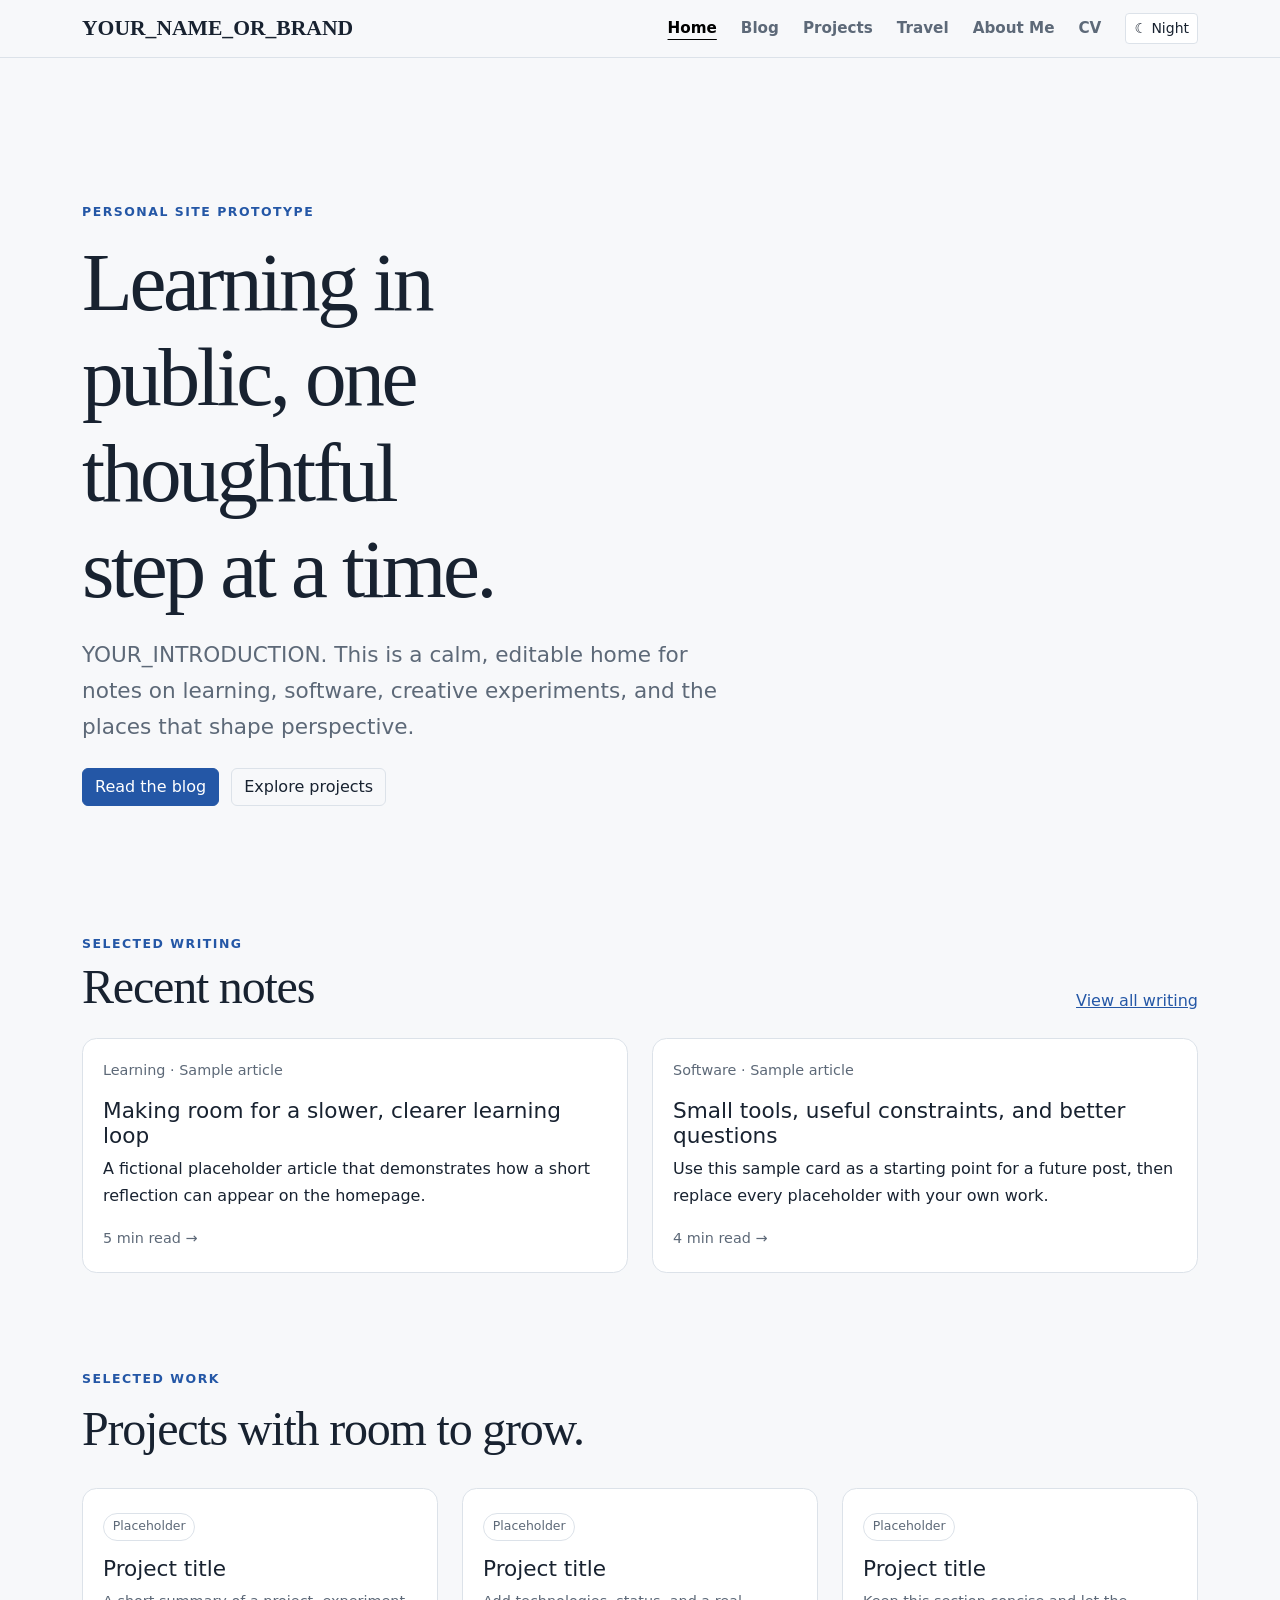
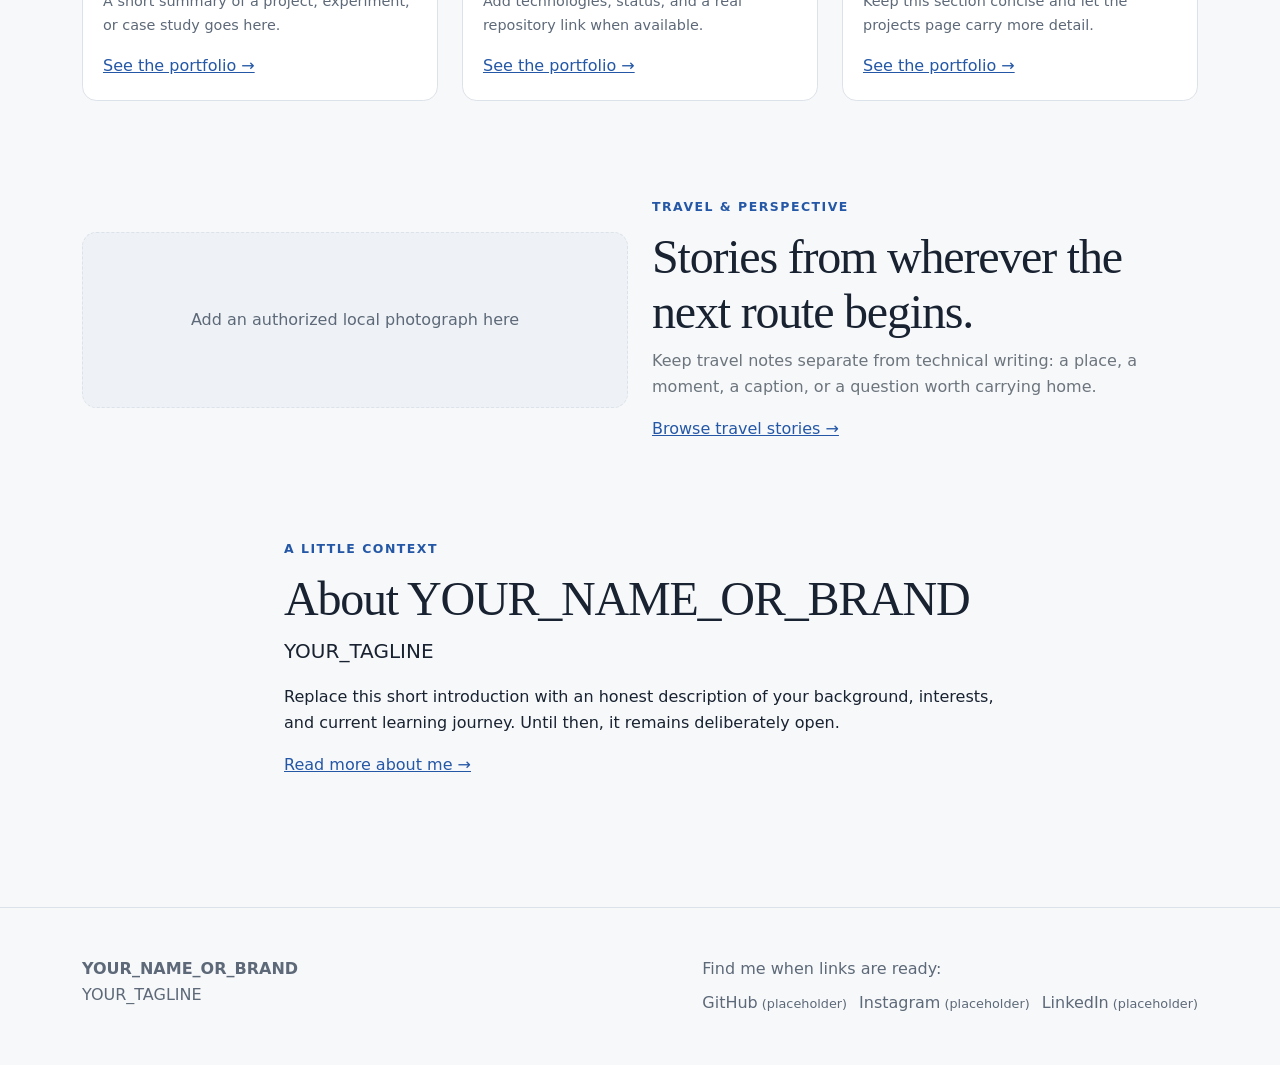
==== index.html @ b2061391 "Add personal website" ====
<!doctype html>
<html lang="en">
<head>
  <meta charset="utf-8">
  <meta name="viewport" content="width=device-width, initial-scale=1">
  <meta name="description" content="A personal space for learning notes, software projects, travel stories, and an evolving professional profile.">
  <title>DUMMY WEBSITE | Home</title>
  <link href="https://cdn.jsdelivr.net/npm/bootstrap@5.3.3/dist/css/bootstrap.min.css" rel="stylesheet">
  <link href="assets/css/styles.css" rel="stylesheet">
</head>
<body>
  <a class="skip-link" href="#main-content">Skip to content</a>
  <header class="site-header sticky-top">
    <nav class="navbar navbar-expand-lg" aria-label="Primary navigation">
      <div class="container">
        <a class="brand" href="index.html">YOUR_NAME_OR_BRAND</a>
        <button class="navbar-toggler" type="button" data-menu-toggle aria-controls="site-navigation" aria-expanded="false" aria-label="Open navigation">
          <span class="navbar-toggler-icon"></span>
        </button>
        <div class="collapse navbar-collapse" id="site-navigation">
          <ul class="navbar-nav ms-auto align-items-lg-center gap-lg-2">
            <li class="nav-item"><a class="nav-link active" aria-current="page" href="index.html">Home</a></li>
            <li class="nav-item"><a class="nav-link" href="blog.html">Blog</a></li>
            <li class="nav-item"><a class="nav-link" href="projects.html">Projects</a></li>
            <li class="nav-item"><a class="nav-link" href="travel.html">Travel</a></li>
            <li class="nav-item"><a class="nav-link" href="about.html">About Me</a></li>
            <li class="nav-item"><a class="nav-link" href="cv.html">CV</a></li>
            <li class="nav-item ms-lg-2"><button class="btn btn-sm theme-toggle" type="button" data-theme-toggle aria-pressed="false">☾ Night</button></li>
          </ul>
        </div>
      </div>
    </nav>
  </header>

  <main id="main-content">
    <section class="hero">
      <div class="container">
        <p class="eyebrow">Personal site prototype</p>
        <h1>Learning in public, one thoughtful step at a time.</h1>
        <p class="hero-lede">YOUR_INTRODUCTION. This is a calm, editable home for notes on learning, software, creative experiments, and the places that shape perspective.</p>
        <div class="button-row mt-4">
          <a class="btn btn-primary" href="blog.html">Read the blog</a>
          <a class="btn btn-outline-secondary" href="projects.html">Explore projects</a>
        </div>
      </div>
    </section>

    <section class="section-sm" aria-labelledby="writing-heading">
      <div class="container">
        <div class="d-flex justify-content-between align-items-end gap-3 mb-4">
          <div><p class="eyebrow mb-1">Selected writing</p><h2 id="writing-heading" class="mb-0">Recent notes</h2></div>
          <a href="blog.html">View all writing</a>
        </div>
        <div class="row g-4">
          <div class="col-md-6">
            <a class="card-link" href="article.html"><article class="card-editorial">
              <p class="meta">Learning · Sample article</p>
              <h3>Making room for a slower, clearer learning loop</h3>
              <p>A fictional placeholder article that demonstrates how a short reflection can appear on the homepage.</p>
              <span class="meta">5 min read →</span>
            </article></a>
          </div>
          <div class="col-md-6">
            <a class="card-link" href="article.html"><article class="card-editorial">
              <p class="meta">Software · Sample article</p>
              <h3>Small tools, useful constraints, and better questions</h3>
              <p>Use this sample card as a starting point for a future post, then replace every placeholder with your own work.</p>
              <span class="meta">4 min read →</span>
            </article></a>
          </div>
        </div>
      </div>
    </section>

    <section class="section-sm" aria-labelledby="projects-heading">
      <div class="container">
        <p class="eyebrow">Selected work</p><h2 id="projects-heading">Projects with room to grow.</h2>
        <div class="row g-4 mt-1">
          <div class="col-md-4"><article class="card-editorial"><span class="tag">Placeholder</span><h3 class="mt-3">Project title</h3><p class="meta">A short summary of a project, experiment, or case study goes here.</p><a href="projects.html">See the portfolio →</a></article></div>
          <div class="col-md-4"><article class="card-editorial"><span class="tag">Placeholder</span><h3 class="mt-3">Project title</h3><p class="meta">Add technologies, status, and a real repository link when available.</p><a href="projects.html">See the portfolio →</a></article></div>
          <div class="col-md-4"><article class="card-editorial"><span class="tag">Placeholder</span><h3 class="mt-3">Project title</h3><p class="meta">Keep this section concise and let the projects page carry more detail.</p><a href="projects.html">See the portfolio →</a></article></div>
        </div>
      </div>
    </section>

    <section class="section-sm" aria-labelledby="travel-heading">
      <div class="container">
        <div class="row align-items-center g-4">
          <div class="col-lg-6"><div class="placeholder-media" role="img" aria-label="Neutral placeholder for a travel photograph">Add an authorized local photograph here</div></div>
          <div class="col-lg-6"><p class="eyebrow">Travel &amp; perspective</p><h2 id="travel-heading">Stories from wherever the next route begins.</h2><p class="text-secondary">Keep travel notes separate from technical writing: a place, a moment, a caption, or a question worth carrying home.</p><a href="travel.html">Browse travel stories →</a></div>
        </div>
      </div>
    </section>

    <section class="section-sm" aria-labelledby="about-heading">
      <div class="container container-readable">
        <p class="eyebrow">A little context</p><h2 id="about-heading">About YOUR_NAME_OR_BRAND</h2>
        <p class="lead">YOUR_TAGLINE</p><p>Replace this short introduction with an honest description of your background, interests, and current learning journey. Until then, it remains deliberately open.</p>
        <a href="about.html">Read more about me →</a>
      </div>
    </section>
  </main>

  <footer class="site-footer">
    <div class="container d-flex flex-column flex-md-row justify-content-between gap-4">
      <div><strong>YOUR_NAME_OR_BRAND</strong><p class="mb-0">YOUR_TAGLINE</p></div>
      <div><p class="mb-2">Find me when links are ready:</p><ul class="social-list mb-0"><li><span class="social-placeholder">GitHub</span></li><li><span class="social-placeholder">Instagram</span></li><li><span class="social-placeholder">LinkedIn</span></li></ul></div>
    </div>
  </footer>
  <script src="assets/js/main.js"></script>
</body>
</html>
---- assets/css/styles.css ----
:root {
  color-scheme: light;
  --color-bg: #f7f8fa;
  --color-surface: #ffffff;
  --color-surface-muted: #eef2f6;
  --color-text: #182230;
  --color-muted: #5d6978;
  --color-accent: #2457a6;
  --color-accent-strong: #173d79;
  --color-border: #dce2e9;
  --color-focus: #b7d4ff;
  --shadow-soft: 0 12px 30px rgba(24, 34, 48, 0.07);
  --radius-sm: 0.5rem;
  --radius-md: 0.9rem;
  --radius-lg: 1.25rem;
  --space-1: 0.375rem;
  --space-2: 0.75rem;
  --space-3: 1.25rem;
  --space-4: 2rem;
  --space-5: 3rem;
  --space-6: 5rem;
  --content-width: 72rem;
  --reading-width: 46rem;
  --font-body: Inter, ui-sans-serif, system-ui, -apple-system, BlinkMacSystemFont, "Segoe UI", sans-serif;
  --font-display: Georgia, "Times New Roman", serif;
}

[data-theme="dark"] {
  color-scheme: dark;
  --color-bg: #11161d;
  --color-surface: #18212c;
  --color-surface-muted: #202b38;
  --color-text: #e9eef5;
  --color-muted: #aab7c5;
  --color-accent: #9fc2ff;
  --color-accent-strong: #c4d9ff;
  --color-border: #344252;
  --color-focus: #5f8fdb;
  --shadow-soft: 0 12px 30px rgba(0, 0, 0, 0.2);
}

* { box-sizing: border-box; }

html { scroll-behavior: smooth; }

body {
  margin: 0;
  background: var(--color-bg);
  color: var(--color-text);
  font-family: var(--font-body);
  line-height: 1.65;
}

p { overflow-wrap: anywhere; }

a { color: var(--color-accent); }
a:hover { color: var(--color-accent-strong); }

:focus-visible {
  outline: 3px solid var(--color-focus);
  outline-offset: 3px;
}

.skip-link {
  position: absolute;
  top: -4rem;
  left: 1rem;
  z-index: 1000;
  padding: 0.65rem 1rem;
  background: var(--color-text);
  color: var(--color-bg);
  border-radius: var(--radius-sm);
}

.skip-link:focus { top: 1rem; }

.site-header {
  border-bottom: 1px solid var(--color-border);
  background: color-mix(in srgb, var(--color-bg) 92%, transparent);
  backdrop-filter: blur(12px);
}

.brand {
  color: var(--color-text);
  font-family: var(--font-display);
  font-size: 1.35rem;
  font-weight: 700;
  text-decoration: none;
}

.brand:hover { color: var(--color-accent); }

.navbar-toggler {
  border: 1px solid var(--color-border);
  color: var(--color-text);
}

.navbar-toggler-icon {
  display: inline-block;
  width: 1.25em;
  height: 1.25em;
  background: linear-gradient(var(--color-text), var(--color-text)) center / 100% 2px no-repeat,
    linear-gradient(var(--color-text), var(--color-text)) center 35% / 100% 2px no-repeat,
    linear-gradient(var(--color-text), var(--color-text)) center 65% / 100% 2px no-repeat;
}

.nav-link {
  color: var(--color-muted);
  font-size: 0.95rem;
  font-weight: 600;
}

.nav-link:hover,
.nav-link.active {
  color: var(--color-text);
}

.nav-link.active { text-decoration: underline; text-underline-offset: 0.4rem; }

.theme-toggle {
  border: 1px solid var(--color-border);
  color: var(--color-text);
  background: var(--color-surface);
}

.theme-toggle:hover { background: var(--color-surface-muted); }

.container-readable { max-width: var(--reading-width); }
.section { padding: var(--space-6) 0; }
.section-sm { padding: var(--space-5) 0; }

.eyebrow {
  margin-bottom: var(--space-2);
  color: var(--color-accent);
  font-size: 0.78rem;
  font-weight: 800;
  letter-spacing: 0.12em;
  text-transform: uppercase;
}

h1, h2, h3, h4 {
  color: var(--color-text);
  line-height: 1.15;
  overflow-wrap: anywhere;
}

h1, h2 { font-family: var(--font-display); }
h1 { font-size: clamp(2.6rem, 7vw, 5.2rem); letter-spacing: -0.04em; }
h2 { font-size: clamp(2rem, 4vw, 3rem); letter-spacing: -0.025em; }
h3 { font-size: 1.35rem; }

.hero { padding: clamp(4.5rem, 12vw, 9rem) 0 var(--space-6); }
.hero h1 { max-width: 10ch; margin-bottom: var(--space-3); }
.hero-lede { max-width: 42rem; color: var(--color-muted); font-size: clamp(1.1rem, 2vw, 1.35rem); }

.button-row { display: flex; flex-wrap: wrap; gap: var(--space-2); }
.btn-primary { background: var(--color-accent); border-color: var(--color-accent); }
.btn-primary:hover { background: var(--color-accent-strong); border-color: var(--color-accent-strong); }
.btn-outline-secondary { color: var(--color-text); border-color: var(--color-border); }
.btn-outline-secondary:hover { color: var(--color-text); background: var(--color-surface-muted); border-color: var(--color-border); }

.card-editorial {
  height: 100%;
  padding: var(--space-3);
  border: 1px solid var(--color-border);
  border-radius: var(--radius-md);
  background: var(--color-surface);
  box-shadow: none;
  transition: transform 160ms ease, box-shadow 160ms ease, border-color 160ms ease;
}

.card-editorial:hover { transform: translateY(-3px); border-color: var(--color-accent); box-shadow: var(--shadow-soft); }
.card-editorial p:last-child { margin-bottom: 0; }
.card-link { color: inherit; text-decoration: none; }
.card-link:hover { color: inherit; }
.meta { color: var(--color-muted); font-size: 0.9rem; }
.tag { display: inline-block; margin: 0.2rem 0.2rem 0 0; padding: 0.18rem 0.55rem; border: 1px solid var(--color-border); border-radius: 999px; color: var(--color-muted); font-size: 0.78rem; }

.page-hero { padding: var(--space-6) 0 var(--space-4); border-bottom: 1px solid var(--color-border); }
.page-hero h1 { margin-bottom: var(--space-2); font-size: clamp(2.7rem, 6vw, 4.5rem); }
.page-hero p { max-width: 44rem; color: var(--color-muted); font-size: 1.1rem; }

.placeholder-media {
  display: grid;
  min-height: 11rem;
  place-items: center;
  padding: var(--space-3);
  border: 1px dashed var(--color-border);
  border-radius: var(--radius-md);
  background: var(--color-surface-muted);
  color: var(--color-muted);
  text-align: center;
}

.article-content { max-width: var(--reading-width); }
.article-content h2 { margin-top: var(--space-5); font-size: 2rem; }
.article-content h3 { margin-top: var(--space-4); }
.article-content pre {
  overflow-x: auto;
  padding: var(--space-3);
  border: 1px solid var(--color-border);
  border-radius: var(--radius-sm);
  background: var(--color-surface-muted);
  color: var(--color-text);
}
.article-content code { color: var(--color-accent-strong); }
.article-content pre code { color: inherit; }

.timeline { border-left: 2px solid var(--color-border); }
.timeline-item { position: relative; padding: 0 0 var(--space-4) var(--space-4); }
.timeline-item::before {
  position: absolute;
  top: 0.45rem;
  left: -0.43rem;
  width: 0.7rem;
  height: 0.7rem;
  border: 2px solid var(--color-bg);
  border-radius: 50%;
  background: var(--color-accent);
  content: "";
}

.site-footer { margin-top: var(--space-6); padding: var(--space-5) 0; border-top: 1px solid var(--color-border); color: var(--color-muted); }
.social-list { display: flex; flex-wrap: wrap; gap: var(--space-2); padding: 0; list-style: none; }
.social-placeholder { color: var(--color-muted); cursor: not-allowed; text-decoration: none; }
.social-placeholder::after { content: " (placeholder)"; font-size: 0.8em; }

.cv-print-note { color: var(--color-muted); font-size: 0.9rem; }

@media (prefers-reduced-motion: reduce) {
  *, *::before, *::after { scroll-behavior: auto !important; transition-duration: 0.01ms !important; }
}

@media (max-width: 575.98px) {
  .section-sm .row,
  .section .row { margin-right: 0; margin-left: 0; }
}

@media print {
  .site-header, .site-footer, .skip-link, .theme-toggle, .navbar-toggler, .cv-print-note { display: none !important; }
  body { background: #fff; color: #000; }
  .section, .section-sm, .hero, .page-hero { padding: 1.5rem 0; }
}
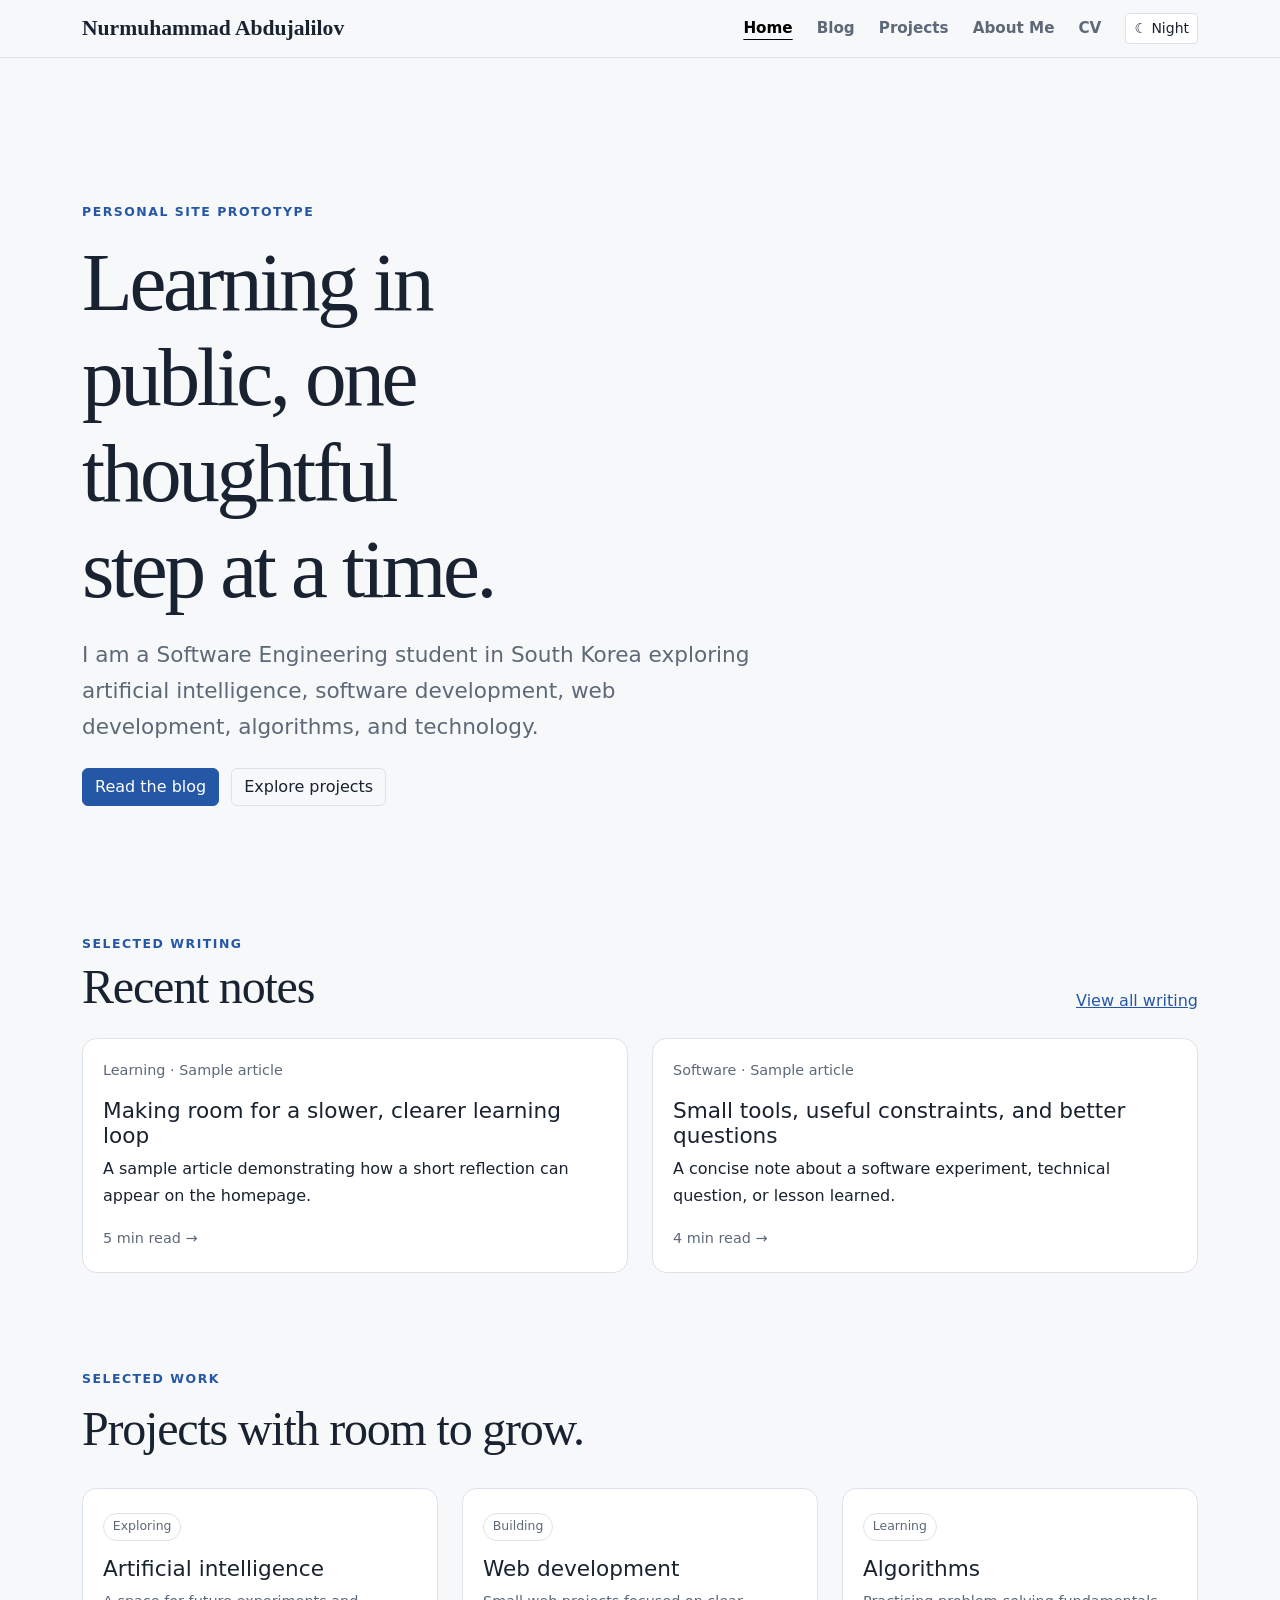
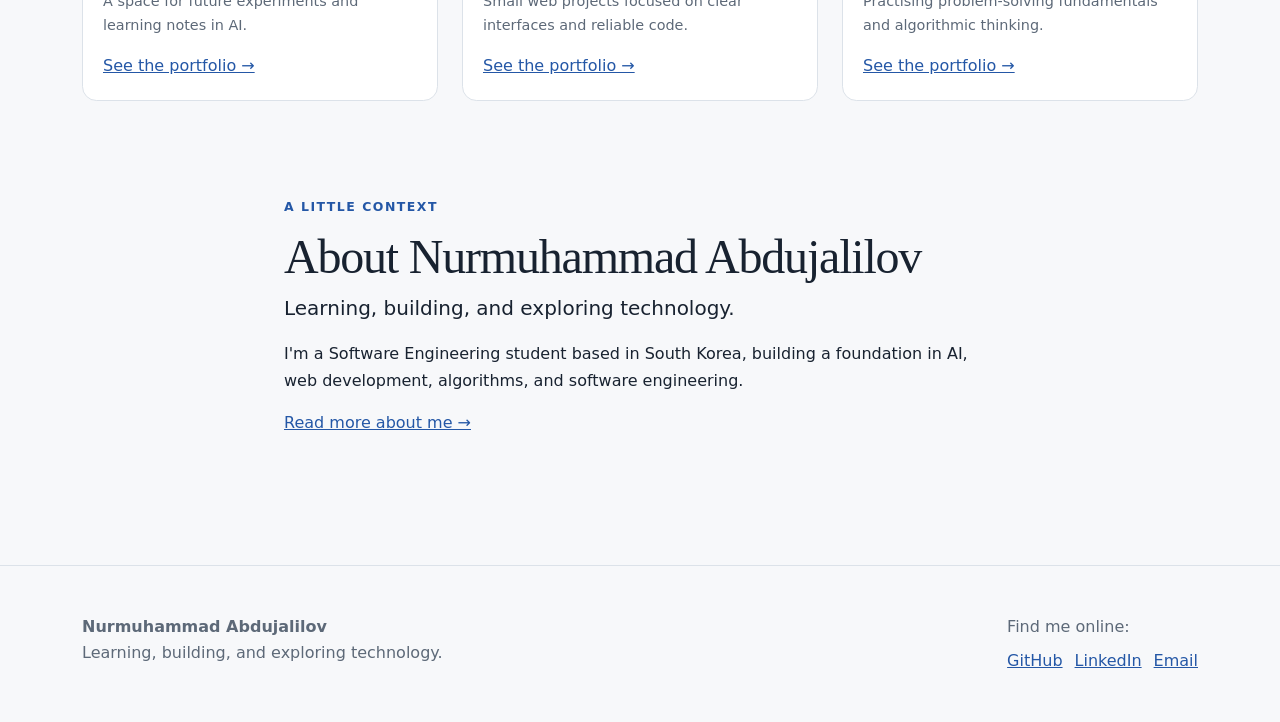
==== commit 95fb35fe: "feat: replace personal website placeholders" ====
--- a/index.html
+++ b/index.html
@@ -3,8 +3,8 @@
 <head>
   <meta charset="utf-8">
   <meta name="viewport" content="width=device-width, initial-scale=1">
-  <meta name="description" content="A personal space for learning notes, software projects, travel stories, and an evolving professional profile.">
-  <title>DUMMY WEBSITE | Home</title>
+  <meta name="description" content="A personal space for learning notes, software projects, and an evolving professional profile.">
+  <title>Nurmuhammad Abdujalilov | Home</title>
   <link href="https://cdn.jsdelivr.net/npm/bootstrap@5.3.3/dist/css/bootstrap.min.css" rel="stylesheet">
   <link href="assets/css/styles.css" rel="stylesheet">
 </head>
@@ -13,7 +13,7 @@
   <header class="site-header sticky-top">
     <nav class="navbar navbar-expand-lg" aria-label="Primary navigation">
       <div class="container">
-        <a class="brand" href="index.html">YOUR_NAME_OR_BRAND</a>
+        <a class="brand" href="index.html" data-site-name></a>
         <button class="navbar-toggler" type="button" data-menu-toggle aria-controls="site-navigation" aria-expanded="false" aria-label="Open navigation">
           <span class="navbar-toggler-icon"></span>
         </button>
@@ -22,7 +22,6 @@
             <li class="nav-item"><a class="nav-link active" aria-current="page" href="index.html">Home</a></li>
             <li class="nav-item"><a class="nav-link" href="blog.html">Blog</a></li>
             <li class="nav-item"><a class="nav-link" href="projects.html">Projects</a></li>
-            <li class="nav-item"><a class="nav-link" href="travel.html">Travel</a></li>
             <li class="nav-item"><a class="nav-link" href="about.html">About Me</a></li>
             <li class="nav-item"><a class="nav-link" href="cv.html">CV</a></li>
             <li class="nav-item ms-lg-2"><button class="btn btn-sm theme-toggle" type="button" data-theme-toggle aria-pressed="false">☾ Night</button></li>
@@ -37,7 +36,7 @@
       <div class="container">
         <p class="eyebrow">Personal site prototype</p>
         <h1>Learning in public, one thoughtful step at a time.</h1>
-        <p class="hero-lede">YOUR_INTRODUCTION. This is a calm, editable home for notes on learning, software, creative experiments, and the places that shape perspective.</p>
+        <p class="hero-lede" data-site-introduction></p>
         <div class="button-row mt-4">
           <a class="btn btn-primary" href="blog.html">Read the blog</a>
           <a class="btn btn-outline-secondary" href="projects.html">Explore projects</a>
@@ -56,7 +55,7 @@
             <a class="card-link" href="article.html"><article class="card-editorial">
               <p class="meta">Learning · Sample article</p>
               <h3>Making room for a slower, clearer learning loop</h3>
-              <p>A fictional placeholder article that demonstrates how a short reflection can appear on the homepage.</p>
+              <p>A sample article demonstrating how a short reflection can appear on the homepage.</p>
               <span class="meta">5 min read →</span>
             </article></a>
           </div>
@@ -64,7 +63,7 @@
             <a class="card-link" href="article.html"><article class="card-editorial">
               <p class="meta">Software · Sample article</p>
               <h3>Small tools, useful constraints, and better questions</h3>
-              <p>Use this sample card as a starting point for a future post, then replace every placeholder with your own work.</p>
+              <p>A concise note about a software experiment, technical question, or lesson learned.</p>
               <span class="meta">4 min read →</span>
             </article></a>
           </div>
@@ -76,26 +75,17 @@
       <div class="container">
         <p class="eyebrow">Selected work</p><h2 id="projects-heading">Projects with room to grow.</h2>
         <div class="row g-4 mt-1">
-          <div class="col-md-4"><article class="card-editorial"><span class="tag">Placeholder</span><h3 class="mt-3">Project title</h3><p class="meta">A short summary of a project, experiment, or case study goes here.</p><a href="projects.html">See the portfolio →</a></article></div>
-          <div class="col-md-4"><article class="card-editorial"><span class="tag">Placeholder</span><h3 class="mt-3">Project title</h3><p class="meta">Add technologies, status, and a real repository link when available.</p><a href="projects.html">See the portfolio →</a></article></div>
-          <div class="col-md-4"><article class="card-editorial"><span class="tag">Placeholder</span><h3 class="mt-3">Project title</h3><p class="meta">Keep this section concise and let the projects page carry more detail.</p><a href="projects.html">See the portfolio →</a></article></div>
-        </div>
-      </div>
-    </section>
-
-    <section class="section-sm" aria-labelledby="travel-heading">
-      <div class="container">
-        <div class="row align-items-center g-4">
-          <div class="col-lg-6"><div class="placeholder-media" role="img" aria-label="Neutral placeholder for a travel photograph">Add an authorized local photograph here</div></div>
-          <div class="col-lg-6"><p class="eyebrow">Travel &amp; perspective</p><h2 id="travel-heading">Stories from wherever the next route begins.</h2><p class="text-secondary">Keep travel notes separate from technical writing: a place, a moment, a caption, or a question worth carrying home.</p><a href="travel.html">Browse travel stories →</a></div>
+          <div class="col-md-4"><article class="card-editorial"><span class="tag">Exploring</span><h3 class="mt-3">Artificial intelligence</h3><p class="meta">A space for future experiments and learning notes in AI.</p><a href="projects.html">See the portfolio →</a></article></div>
+          <div class="col-md-4"><article class="card-editorial"><span class="tag">Building</span><h3 class="mt-3">Web development</h3><p class="meta">Small web projects focused on clear interfaces and reliable code.</p><a href="projects.html">See the portfolio →</a></article></div>
+          <div class="col-md-4"><article class="card-editorial"><span class="tag">Learning</span><h3 class="mt-3">Algorithms</h3><p class="meta">Practising problem-solving fundamentals and algorithmic thinking.</p><a href="projects.html">See the portfolio →</a></article></div>
         </div>
       </div>
     </section>
 
     <section class="section-sm" aria-labelledby="about-heading">
       <div class="container container-readable">
-        <p class="eyebrow">A little context</p><h2 id="about-heading">About YOUR_NAME_OR_BRAND</h2>
-        <p class="lead">YOUR_TAGLINE</p><p>Replace this short introduction with an honest description of your background, interests, and current learning journey. Until then, it remains deliberately open.</p>
+        <p class="eyebrow">A little context</p><h2 id="about-heading">About <span data-site-name></span></h2>
+        <p class="lead" data-site-tagline></p><p>I'm a Software Engineering student based in South Korea, building a foundation in AI, web development, algorithms, and software engineering.</p>
         <a href="about.html">Read more about me →</a>
       </div>
     </section>
@@ -103,10 +93,11 @@
 
   <footer class="site-footer">
     <div class="container d-flex flex-column flex-md-row justify-content-between gap-4">
-      <div><strong>YOUR_NAME_OR_BRAND</strong><p class="mb-0">YOUR_TAGLINE</p></div>
-      <div><p class="mb-2">Find me when links are ready:</p><ul class="social-list mb-0"><li><span class="social-placeholder">GitHub</span></li><li><span class="social-placeholder">Instagram</span></li><li><span class="social-placeholder">LinkedIn</span></li></ul></div>
+      <div><strong data-site-name></strong><p class="mb-0" data-site-tagline></p></div>
+      <div><p class="mb-2">Find me online:</p><ul class="social-list mb-0"><li><a href="https://github.com/CodeByNurmuhammad" data-social-link="github">GitHub</a></li><li><a href="https://www.linkedin.com/in/nurmukhammad-abdujalilov-b83283359" data-social-link="linkedin">LinkedIn</a></li><li><a href="mailto:nurmukhammadabdujalilov@gmail.com" data-email-link>Email</a></li></ul></div>
     </div>
   </footer>
+  <script src="assets/js/config.js"></script>
   <script src="assets/js/main.js"></script>
 </body>
 </html>
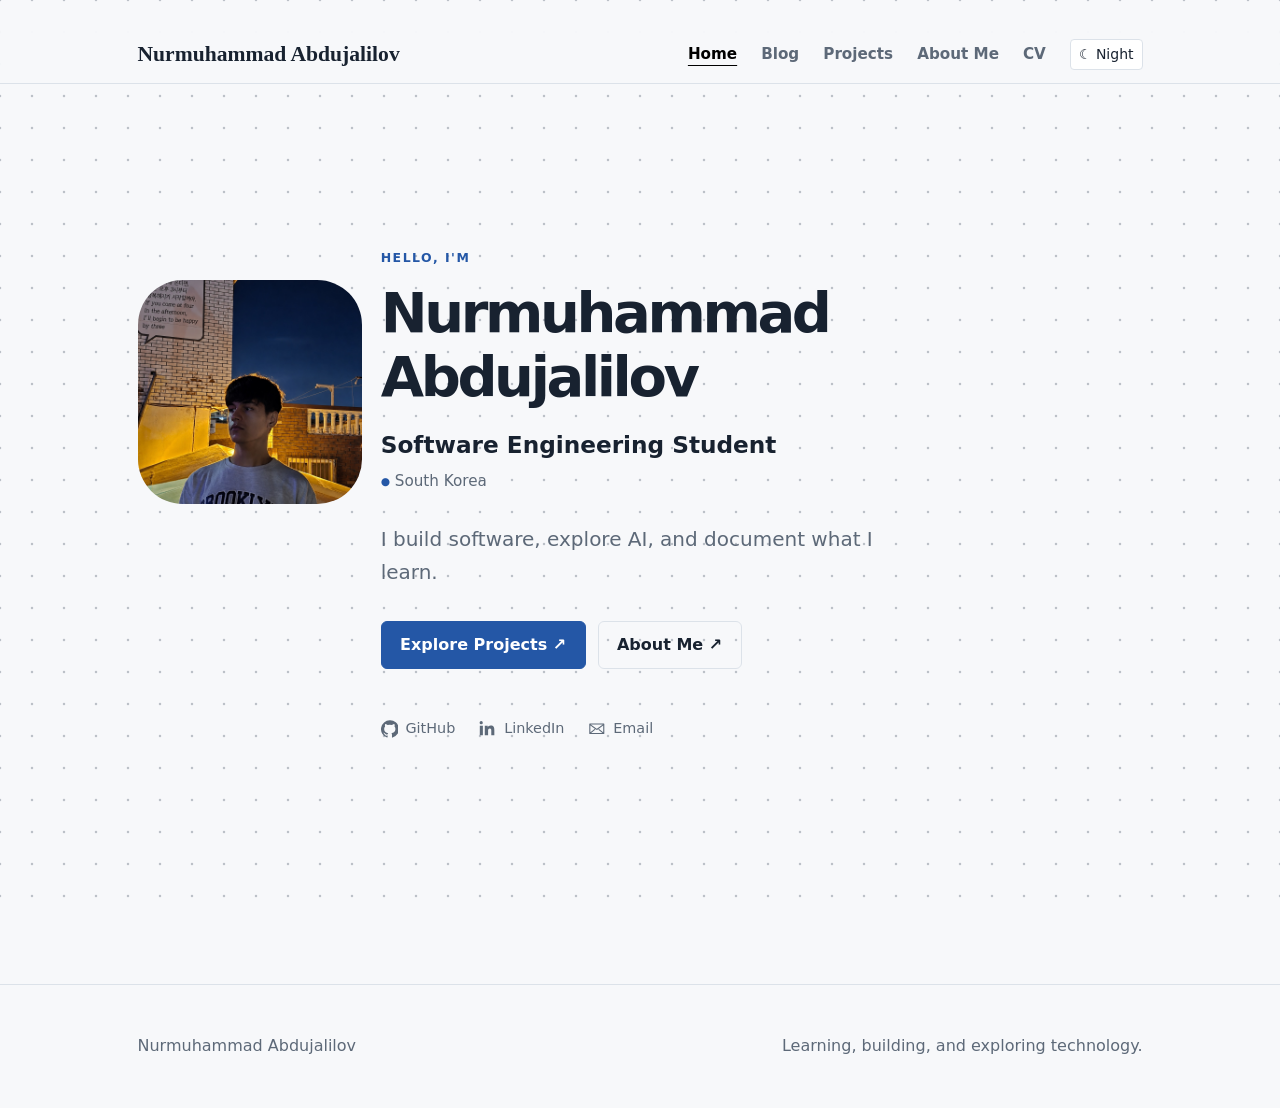
==== commit 1d1e459f: "Fix pixel cursor effect and dark mode toggle" ====
--- a/index.html
+++ b/index.html
@@ -3,7 +3,7 @@
 <head>
   <meta charset="utf-8">
   <meta name="viewport" content="width=device-width, initial-scale=1">
-  <meta name="description" content="A personal space for learning notes, software projects, and an evolving professional profile.">
+  <meta name="description" content="Nurmuhammad Abdujalilov is a Software Engineering student in South Korea.">
   <title>Nurmuhammad Abdujalilov | Home</title>
   <link href="https://cdn.jsdelivr.net/npm/bootstrap@5.3.3/dist/css/bootstrap.min.css" rel="stylesheet">
   <link href="assets/css/styles.css" rel="stylesheet">
@@ -32,72 +32,73 @@
   </header>
 
   <main id="main-content">
-    <section class="hero">
-      <div class="container">
-        <p class="eyebrow">Personal site prototype</p>
-        <h1>Learning in public, one thoughtful step at a time.</h1>
-        <p class="hero-lede" data-site-introduction></p>
-        <div class="button-row mt-4">
-          <a class="btn btn-primary" href="blog.html">Read the blog</a>
-          <a class="btn btn-outline-secondary" href="projects.html">Explore projects</a>
-        </div>
-      </div>
-    </section>
-
-    <section class="section-sm" aria-labelledby="writing-heading">
-      <div class="container">
-        <div class="d-flex justify-content-between align-items-end gap-3 mb-4">
-          <div><p class="eyebrow mb-1">Selected writing</p><h2 id="writing-heading" class="mb-0">Recent notes</h2></div>
-          <a href="blog.html">View all writing</a>
-        </div>
-        <div class="row g-4">
-          <div class="col-md-6">
-            <a class="card-link" href="article.html"><article class="card-editorial">
-              <p class="meta">Learning · Sample article</p>
-              <h3>Making room for a slower, clearer learning loop</h3>
-              <p>A sample article demonstrating how a short reflection can appear on the homepage.</p>
-              <span class="meta">5 min read →</span>
-            </article></a>
+    <section class="home-hero" aria-labelledby="home-heading" data-pixel-trail>
+      <div class="container"> 
+        <div class="home-hero-content">
+          <div class="home-hero-portrait">
+            <img src="assets/images/profile.jpg" alt="Portrait of Nurmuhammad Abdujalilov">
           </div>
-          <div class="col-md-6">
-            <a class="card-link" href="article.html"><article class="card-editorial">
-              <p class="meta">Software · Sample article</p>
-              <h3>Small tools, useful constraints, and better questions</h3>
-              <p>A concise note about a software experiment, technical question, or lesson learned.</p>
-              <span class="meta">4 min read →</span>
-            </article></a>
+          <div class="home-hero-copy">
+            <p class="eyebrow">Hello, I'm</p>
+            <h1 id="home-heading" data-site-name></h1>
+            <p class="home-hero-role" data-site-role></p>
+            <p class="home-hero-location"><span aria-hidden="true">●</span> <span data-site-location></span></p>
+            <p class="hero-lede" data-site-introduction></p>
+            <div class="button-row home-hero-actions">
+              <a class="btn btn-primary" href="projects.html">Explore Projects <span aria-hidden="true">↗</span></a>
+              <a class="btn btn-outline-secondary" href="about.html">About Me <span aria-hidden="true">↗</span></a>
+            </div>
+            <nav class="home-social-links" aria-label="Social links">
+            <a href="https://github.com/CodeByNurmuhammad" data-social-link="github" aria-label="GitHub">
+              <svg aria-hidden="true" viewBox="0 0 24 24" focusable="false"><path d="M12 .5a12 12 0 0 0-3.79 23.39c.6.11.82-.26.82-.58v-2.05c-3.34.73-4.04-1.42-4.04-1.42-.55-1.4-1.33-1.77-1.33-1.77-1.09-.75.08-.74.08-.74 1.2.08 1.84 1.23 1.84 1.23 1.07 1.83 2.8 1.3 3.48.99.11-.77.42-1.3.76-1.6-2.67-.3-5.47-1.34-5.47-5.93 0-1.31.47-2.38 1.23-3.22-.12-.3-.54-1.52.12-3.17 0 0 1-.32 3.3 1.23a11.5 11.5 0 0 1 6 0c2.3-1.55 3.3-1.23 3.3-1.23.66 1.65.24 2.87.12 3.17.77.84 1.23 1.91 1.23 3.22 0 4.6-2.8 5.62-5.48 5.92.43.37.81 1.1.81 2.22v3.29c0 .32.22.69.83.57A12 12 0 0 0 12 .5Z"/></svg>
+              <span>GitHub</span>
+            </a>
+            <a href="https://www.linkedin.com/in/nurmukhammad-abdujalilov-b83283359" data-social-link="linkedin" aria-label="LinkedIn">
+              <svg aria-hidden="true" viewBox="0 0 24 24" focusable="false"><path d="M5.2 3.7a2.2 2.2 0 1 1-4.4 0 2.2 2.2 0 0 1 4.4 0ZM1.1 8h4.2v12.9H1.1V8Zm6.8 0h4v1.8h.06c.56-1.06 1.92-2.18 3.95-2.18 4.23 0 5.01 2.78 5.01 6.4v6.87h-4.16v-6.09c0-1.45-.03-3.32-2.02-3.32-2.03 0-2.34 1.58-2.34 3.21v6.2H7.9V8Z"/></svg>
+              <span>LinkedIn</span>
+            </a>
+            <a href="mailto:nurmukhammadabdujalilov@gmail.com" data-email-link aria-label="Email">
+              <svg aria-hidden="true" viewBox="0 0 24 24" focusable="false"><path d="M2.5 5.5h19v13h-19v-13Zm1.3 1.5 7.2 5.25a1.7 1.7 0 0 0 2 0l7.2-5.25M3.8 17.2l5.15-4.05m6.1 0 5.15 4.05"/></svg>
+              <span>Email</span>
+            </a>
+            </nav>
           </div>
         </div>
-      </div>
-    </section>
-
-    <section class="section-sm" aria-labelledby="projects-heading">
-      <div class="container">
-        <p class="eyebrow">Selected work</p><h2 id="projects-heading">Projects with room to grow.</h2>
-        <div class="row g-4 mt-1">
-          <div class="col-md-4"><article class="card-editorial"><span class="tag">Exploring</span><h3 class="mt-3">Artificial intelligence</h3><p class="meta">A space for future experiments and learning notes in AI.</p><a href="projects.html">See the portfolio →</a></article></div>
-          <div class="col-md-4"><article class="card-editorial"><span class="tag">Building</span><h3 class="mt-3">Web development</h3><p class="meta">Small web projects focused on clear interfaces and reliable code.</p><a href="projects.html">See the portfolio →</a></article></div>
-          <div class="col-md-4"><article class="card-editorial"><span class="tag">Learning</span><h3 class="mt-3">Algorithms</h3><p class="meta">Practising problem-solving fundamentals and algorithmic thinking.</p><a href="projects.html">See the portfolio →</a></article></div>
-        </div>
-      </div>
-    </section>
-
-    <section class="section-sm" aria-labelledby="about-heading">
-      <div class="container container-readable">
-        <p class="eyebrow">A little context</p><h2 id="about-heading">About <span data-site-name></span></h2>
-        <p class="lead" data-site-tagline></p><p>I'm a Software Engineering student based in South Korea, building a foundation in AI, web development, algorithms, and software engineering.</p>
-        <a href="about.html">Read more about me →</a>
       </div>
     </section>
   </main>
 
   <footer class="site-footer">
-    <div class="container d-flex flex-column flex-md-row justify-content-between gap-4">
-      <div><strong data-site-name></strong><p class="mb-0" data-site-tagline></p></div>
-      <div><p class="mb-2">Find me online:</p><ul class="social-list mb-0"><li><a href="https://github.com/CodeByNurmuhammad" data-social-link="github">GitHub</a></li><li><a href="https://www.linkedin.com/in/nurmukhammad-abdujalilov-b83283359" data-social-link="linkedin">LinkedIn</a></li><li><a href="mailto:nurmukhammadabdujalilov@gmail.com" data-email-link>Email</a></li></ul></div>
+    <div class="container d-flex flex-column flex-md-row justify-content-between gap-2">
+      <span data-site-name></span>
+      <span data-site-tagline></span>
     </div>
   </footer>
   <script src="assets/js/config.js"></script>
   <script src="assets/js/main.js"></script>
-</body>
+  <script src="assets/js/background.js"></script>
+ 
+  <script>
+    window.PIXEL_TRAIL_OPTIONS = {
+        target: 'body',
+        cell: 26,
+        radius: 3.2,
+        maxBlocks: 300,
+        symbolChance: 0.45
+    };
+</script>
+
+<script src="./assets/js/pixel-trail.js" defer></script>
+
+<script>
+  window.PIXEL_TRAIL_OPTIONS = {
+    target: 'body',
+    cell: 26,
+    radius: 3.2,
+    maxBlocks: 300,
+    symbolChance: 0.45
+  };
+</script>
+
+<script src="assets/js/pixel-trail.js" defer></script></body>
 </html>
--- a/assets/css/styles.css
+++ b/assets/css/styles.css
@@ -19,7 +19,7 @@
   --space-4: 2rem;
   --space-5: 3rem;
   --space-6: 5rem;
-  --content-width: 72rem;
+  --content-width: 1029px;
   --reading-width: 46rem;
   --font-body: Inter, ui-sans-serif, system-ui, -apple-system, BlinkMacSystemFont, "Segoe UI", sans-serif;
   --font-display: Georgia, "Times New Roman", serif;
@@ -27,8 +27,8 @@
 
 [data-theme="dark"] {
   color-scheme: dark;
-  --color-bg: #11161d;
-  --color-surface: #18212c;
+  --color-bg: #28282B;
+  --color-surface: #28282B;
   --color-surface-muted: #202b38;
   --color-text: #e9eef5;
   --color-muted: #aab7c5;
@@ -36,7 +36,7 @@
   --color-accent-strong: #c4d9ff;
   --color-border: #344252;
   --color-focus: #5f8fdb;
-  --shadow-soft: 0 12px 30px rgba(0, 0, 0, 0.2);
+  --shadow-soft: 0 12px 30px #28282B;
 }
 
 * { box-sizing: border-box; }
@@ -125,7 +125,11 @@
 
 .theme-toggle:hover { background: var(--color-surface-muted); }
 
-.container-readable { max-width: var(--reading-width); }
+.container { max-width: var(--content-width); }
+.container-readable,
+.article-content { max-width: var(--content-width); }
+.container-readable > *,
+.article-content > * { max-width: var(--reading-width); }
 .section { padding: var(--space-6) 0; }
 .section-sm { padding: var(--space-5) 0; }
 
@@ -159,6 +163,78 @@
 .btn-outline-secondary { color: var(--color-text); border-color: var(--color-border); }
 .btn-outline-secondary:hover { color: var(--color-text); background: var(--color-surface-muted); border-color: var(--color-border); }
 
+.home-hero {
+  display: flex;
+  min-height: calc(100vh - 5rem);
+  align-items: center;
+  padding: clamp(4rem, 8vw, 7rem) 0;
+}
+
+.home-hero-content {
+  display: grid;
+  max-width: 58rem;
+  margin-left: 0;
+  grid-template-columns: 12rem minmax(0, 1fr);
+  align-items: start;
+  gap: clamp(1.75rem, 4vw, 3.5rem);
+}
+.home-hero-copy { max-width: 42rem; }
+.home-hero h1 {
+  margin: 0;
+  max-width: 14ch;
+  font-family: var(--font-body);
+  font-size: clamp(3rem, 6vw, 3.5rem);
+  font-weight: 750;
+  letter-spacing: -0.06em;
+}
+.home-hero-role {
+  margin: 1rem 0 0;
+  color: var(--color-text);
+  font-size: clamp(1.15rem, 2.5vw, 1.45rem);
+  font-weight: 600;
+}
+.home-hero-location {
+  margin: 0.35rem 0 0;
+  color: var(--color-muted);
+  font-size: 0.95rem;
+}
+.home-hero-location span:first-child { color: var(--color-accent); font-size: 0.7em; vertical-align: 0.1em; }
+.home-hero .hero-lede { max-width: 34rem; margin: 1.75rem auto 0; font-size: clamp(1.1rem, 2vw, 1.25rem); }
+.home-hero .hero-lede { margin-left: 0; }
+.home-hero-actions { margin-top: 2rem; }
+.home-hero-actions .btn { padding: 0.7rem 1.15rem; font-weight: 600; }
+.home-social-links { display: flex; gap: 1.5rem; margin-top: 3rem; }
+.home-social-links a {
+  display: inline-flex;
+  align-items: center;
+  gap: 0.45rem;
+  color: var(--color-muted);
+  font-size: 0.9rem;
+  text-decoration: none;
+}
+.home-social-links a:hover { color: var(--color-accent); }
+.home-social-links svg { width: 1.1rem; height: 1.1rem; fill: currentColor; }
+.home-social-links a:last-child svg { fill: none; stroke: currentColor; stroke-linecap: round; stroke-linejoin: round; stroke-width: 1.5; }
+.home-hero-portrait {
+  width: 14rem;
+  
+  aspect-ratio: 1;
+  margin-top: 2rem;
+  justify-self: start;
+  overflow: hidden;
+  border-radius: 20%;
+  background: transparent;
+}
+
+.home-hero-portrait img {
+  display: block;
+  width: 100%;
+  height: 100%;
+  object-fit: cover;
+  object-position: center;
+  filter: none;
+}
+
 .card-editorial {
   height: 100%;
   padding: var(--space-3);
@@ -175,6 +251,92 @@
 .card-link:hover { color: inherit; }
 .meta { color: var(--color-muted); font-size: 0.9rem; }
 .tag { display: inline-block; margin: 0.2rem 0.2rem 0 0; padding: 0.18rem 0.55rem; border: 1px solid var(--color-border); border-radius: 999px; color: var(--color-muted); font-size: 0.78rem; }
+
+.section-heading-row {
+  display: flex;
+  align-items: end;
+  justify-content: space-between;
+  gap: var(--space-3);
+  margin-bottom: var(--space-4);
+}
+.section-heading-row h2 { margin-bottom: 0; }
+.section-heading-note { margin: 0; color: var(--color-muted); }
+.featured-carousel { position: relative; padding: 0 3rem; }
+.carousel-viewport { overflow: hidden; touch-action: pan-y; cursor: grab; }
+.carousel-viewport.is-dragging { cursor: grabbing; }
+.featured-carousel-track {
+  display: flex;
+  gap: var(--space-3);
+  will-change: transform;
+}
+.featured-slide {
+  flex: 0 0 calc((100% - (2 * var(--space-3))) / 3);
+  min-width: 0;
+}
+.featured-slide .card-link { display: block; height: 100%; }
+.carousel-control {
+  position: absolute;
+  top: 50%;
+  z-index: 1;
+  display: grid;
+  width: 2.5rem;
+  height: 2.5rem;
+  place-items: center;
+  border: 1px solid var(--color-border);
+  border-radius: 50%;
+  background: var(--color-surface);
+  color: var(--color-text);
+  font-size: 1.25rem;
+  line-height: 1;
+  transform: translateY(-50%);
+}
+.carousel-control:hover { border-color: var(--color-accent); color: var(--color-accent); }
+.carousel-control-prev { left: 0; }
+.carousel-control-next { right: 0; }
+.archive-layout {
+  display: grid;
+  grid-template-columns: minmax(0, 2fr) minmax(16rem, 1fr);
+  gap: clamp(3rem, 8vw, 7rem);
+}
+.archive-year-label {
+  display: inline-block;
+  margin-bottom: var(--space-4);
+  padding: 0.25rem 0.75rem;
+  border: 1px solid var(--color-border);
+  border-radius: 999px;
+  color: var(--color-muted);
+  font-size: 0.85rem;
+  font-weight: 700;
+}
+.archive-month { margin-bottom: var(--space-4); }
+.archive-month h3 {
+  margin-bottom: 0;
+  color: var(--color-muted);
+  font-size: 1rem;
+  font-weight: 700;
+}
+.archive-entry {
+  display: grid;
+  grid-template-columns: 5rem minmax(0, 1fr) 1.5rem;
+  gap: var(--space-2);
+  align-items: center;
+  padding: var(--space-2) 0;
+  border-top: 1px solid var(--color-border);
+  color: var(--color-text);
+  text-decoration: none;
+}
+.archive-entry:hover { color: var(--color-accent); }
+.archive-entry time { color: var(--color-muted); font-size: 0.9rem; }
+.archive-entry-arrow { color: var(--color-accent); opacity: 0; transform: translateX(-0.4rem); transition: opacity 160ms ease, transform 160ms ease; }
+.archive-entry:hover .archive-entry-arrow,
+.archive-entry:focus-visible .archive-entry-arrow { opacity: 1; transform: translateX(0); }
+.archive-aside {
+  align-self: start;
+  padding-left: var(--space-4);
+  border-left: 1px solid var(--color-border);
+}
+.archive-aside h2 { margin-bottom: var(--space-2); font-size: clamp(1.7rem, 3vw, 2.3rem); }
+.archive-aside p:not(.eyebrow) { color: var(--color-muted); }
 
 .page-hero { padding: var(--space-6) 0 var(--space-4); border-bottom: 1px solid var(--color-border); }
 .page-hero h1 { margin-bottom: var(--space-2); font-size: clamp(2.7rem, 6vw, 4.5rem); }
@@ -191,8 +353,6 @@
   color: var(--color-muted);
   text-align: center;
 }
-
-.article-content { max-width: var(--reading-width); }
 .article-content h2 { margin-top: var(--space-5); font-size: 2rem; }
 .article-content h3 { margin-top: var(--space-4); }
 .article-content pre {
@@ -231,7 +391,27 @@
   *, *::before, *::after { scroll-behavior: auto !important; transition-duration: 0.01ms !important; }
 }
 
+@media (max-width: 991.98px) {
+  .home-hero-content { grid-template-columns: 1fr; gap: 3.5rem; }
+  .home-hero-portrait { width: 12rem; margin-top: 0; }
+  .featured-slide { flex-basis: calc((100% - var(--space-3)) / 2); }
+  .archive-layout { grid-template-columns: 1fr; }
+  .archive-aside { padding-top: var(--space-4); padding-left: 0; border-top: 1px solid var(--color-border); border-left: 0; }
+}
+
+@media (max-width: 1199.98px) {
+  .container { max-width: 100%; }
+}
+
 @media (max-width: 575.98px) {
+  .home-hero-content { gap: 3rem; }
+  .home-hero-portrait { width: 9rem; }
+  .home-social-links { gap: 1rem; }
+  .section-heading-row { display: block; }
+  .section-heading-note { margin-top: var(--space-2); }
+  .featured-carousel { padding: 0 2.5rem; }
+  .featured-slide { flex-basis: 85%; }
+  .archive-entry { grid-template-columns: 4.5rem minmax(0, 1fr) 1.25rem; }
   .section-sm .row,
   .section .row { margin-right: 0; margin-left: 0; }
 }
@@ -241,3 +421,59 @@
   body { background: #fff; color: #000; }
   .section, .section-sm, .hero, .page-hero { padding: 1.5rem 0; }
 }
+
+
+
+
+
+
+/* Interactive background grid */
+
+#background-grid {
+  position: fixed;
+  inset: 0;
+  z-index: 0;
+  width: 100%;
+  height: 100%;
+  pointer-events: none;
+  opacity: 0.38;
+}
+
+/* Keep all website content above the background */
+
+.site-header,
+main,
+.site-footer,
+.skip-link {
+  position: relative;
+  z-index: 1;
+}
+
+/* Subtle grid visibility in dark mode */
+
+[data-theme="dark"] #background-grid {
+  opacity: 0.32;
+}
+
+@media (max-width: 768px) {
+  #background-grid {
+    opacity: 0.25;
+  }
+}
+
+@media (prefers-reduced-motion: reduce) {
+  #background-grid {
+    display: none;
+  }
+}
+
+
+
+/* trackere*/
+
+
+/* Keep hero content above the pixel animation */
+.home-hero-content {
+    position: relative;
+    z-index: 6;
+}
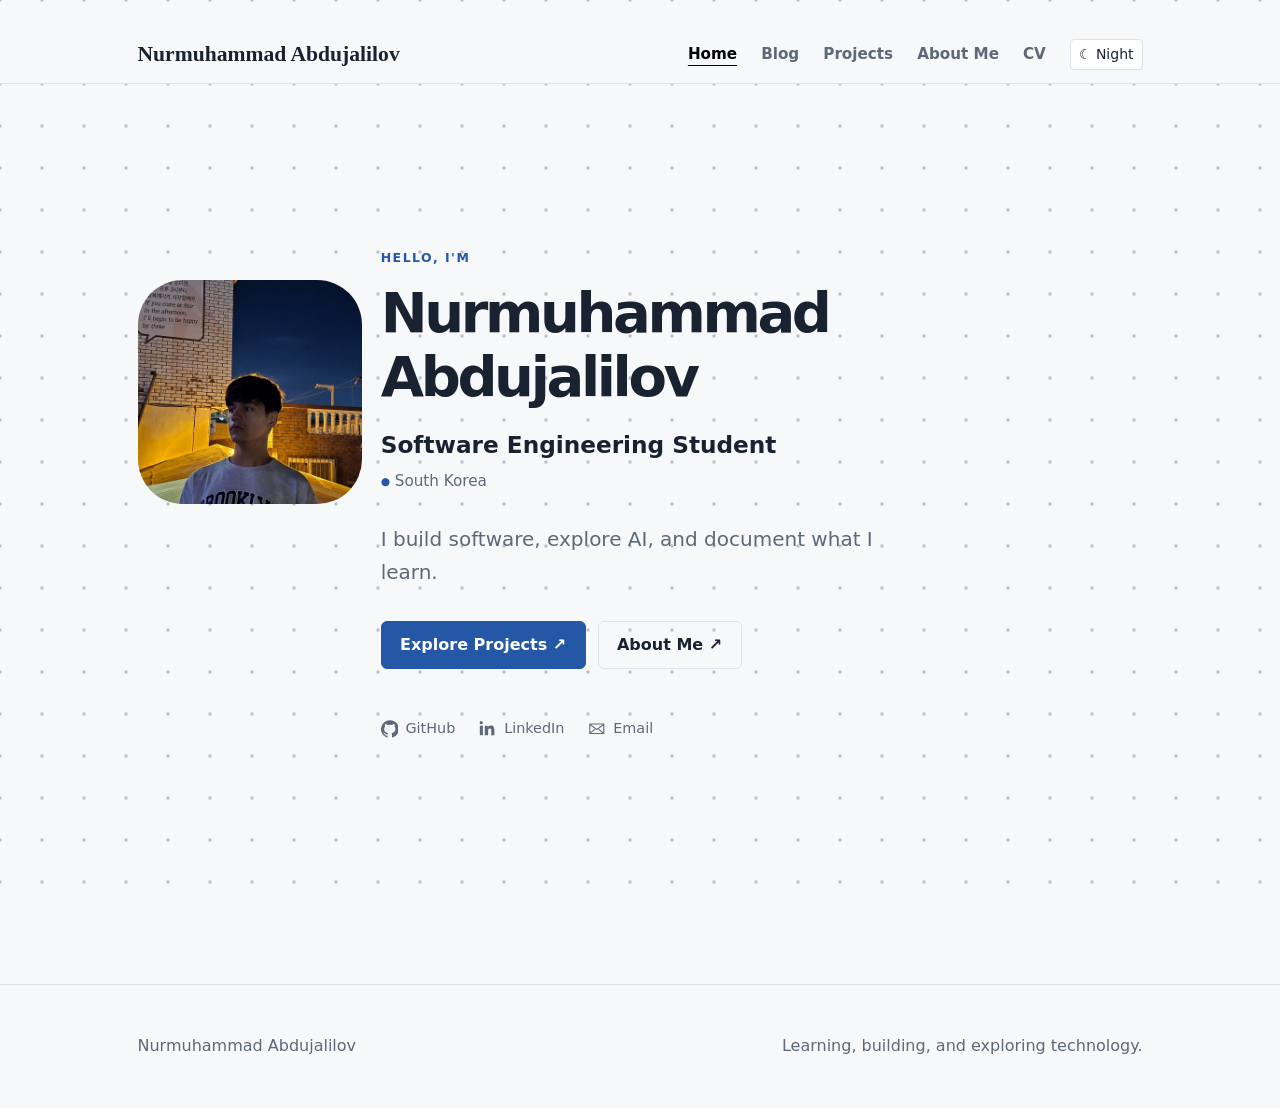
==== commit 539f2ee0: "Add Halo browser gaming article" ====
--- a/index.html
+++ b/index.html
@@ -93,10 +93,10 @@
 <script>
   window.PIXEL_TRAIL_OPTIONS = {
     target: 'body',
-    cell: 26,
-    radius: 3.2,
-    maxBlocks: 300,
-    symbolChance: 0.45
+    cell: 20,
+    radius: 1,
+    maxBlocks: 400,
+    symbolChance: 0.65
   };
 </script>
 
--- a/assets/css/styles.css
+++ b/assets/css/styles.css
@@ -477,3 +477,91 @@
     position: relative;
     z-index: 6;
 }
+
+/* Article-specific presentation for the Halo feature. */
+.container.article-content.halo-article { max-width: 52rem; }
+.article-content.halo-article > * { max-width: none; }
+.halo-article .halo-back-link { display: inline-block; margin-bottom: var(--space-4); text-decoration: none; }
+.halo-article .halo-hero { padding: 0 0 var(--space-3); }
+.halo-article .tag {
+  display: inline-block;
+  margin: 0;
+  padding: 0.25rem 0.65rem;
+  border: 0;
+  background: var(--color-accent);
+  color: var(--color-surface);
+  font-size: 0.75rem;
+  font-weight: 700;
+  letter-spacing: 0.08em;
+  text-transform: uppercase;
+}
+.halo-article h1 {
+  margin: var(--space-2) 0;
+  font-size: clamp(2.2rem, 6vw, 3.25rem);
+  letter-spacing: -0.035em;
+}
+.halo-article h1 span,
+.halo-article h2 i { color: var(--color-accent); }
+.halo-article .lead { max-width: 43rem; color: var(--color-muted); font-size: clamp(1.1rem, 2.5vw, 1.25rem); }
+.halo-article .article-meta { margin: 0 0 var(--space-3); color: var(--color-muted); font-size: 0.9rem; }
+.halo-article h2 {
+  margin: var(--space-5) 0 var(--space-2);
+  font-size: clamp(1.65rem, 4vw, 2rem);
+  letter-spacing: -0.02em;
+}
+.halo-article h2 i {
+  display: block;
+  margin-bottom: 0.3rem;
+  font-family: var(--font-body);
+  font-size: 0.75rem;
+  font-style: normal;
+  letter-spacing: 0.1em;
+  text-transform: uppercase;
+}
+.halo-article .stats { display: grid; grid-template-columns: repeat(auto-fit, minmax(min(9rem, 100%), 1fr)); gap: var(--space-2); margin: var(--space-3) 0; }
+.halo-article .stat { padding: var(--space-3); border: 1px solid var(--color-accent); border-radius: var(--radius-md); background: var(--color-surface); text-align: center; }
+.halo-article .stat b { display: block; color: var(--color-accent); font-size: clamp(1.4rem, 4vw, 1.8rem); line-height: 1.2; overflow-wrap: anywhere; }
+.halo-article .stat small { color: var(--color-muted); }
+.halo-article .box { margin: var(--space-3) 0; padding: var(--space-2) var(--space-3); border-left: 4px solid var(--color-accent); border-radius: var(--radius-sm); background: var(--color-surface-muted); }
+.halo-article .cmp { display: grid; grid-template-columns: repeat(2, minmax(0, 1fr)); gap: var(--space-2); margin: var(--space-3) 0; }
+.halo-article .comparison-card { padding: var(--space-3); border: 1px solid var(--color-border); border-radius: var(--radius-md); background: var(--color-surface); }
+.halo-article .comparison-card.on { border-color: var(--color-accent); background: var(--color-surface-muted); }
+.halo-article .comparison-card h3 { margin: 0 0 var(--space-1); color: var(--color-accent); font-size: 1.05rem; }
+.halo-article .comparison-card ul { margin: var(--space-1) 0 0; padding-left: 1.2rem; color: var(--color-muted); font-size: 0.95rem; }
+.halo-article .flow { display: flex; flex-direction: column; gap: 0; margin: var(--space-3) 0; }
+.halo-article .step { display: flex; align-items: center; gap: var(--space-2); padding: var(--space-2) var(--space-3); border: 1px solid var(--color-accent); border-radius: var(--radius-md); background: var(--color-surface); }
+.halo-article .step.ai { background: var(--color-accent); color: var(--color-surface); }
+.halo-article .step .n { display: grid; flex: none; width: 2rem; height: 2rem; place-items: center; border-radius: 50%; background: var(--color-surface-muted); color: var(--color-accent); font-weight: 700; }
+.halo-article .step small { display: block; color: var(--color-muted); font-size: 0.9rem; line-height: 1.4; }
+.halo-article .step.ai small { color: color-mix(in srgb, var(--color-surface) 82%, var(--color-accent)); }
+.halo-article .step.ai .n { background: var(--color-surface); }
+.halo-article .arrow { color: var(--color-accent); font-size: 1.25rem; line-height: 1.2; text-align: center; }
+.halo-article .scroll { max-width: 100%; margin: var(--space-3) 0; overflow-x: auto; border: 1px solid var(--color-border); border-radius: var(--radius-md); }
+.halo-article table { width: 100%; min-width: 32rem; margin: 0; border-collapse: collapse; font-size: 0.92rem; }
+.halo-article th { padding: 0.65rem 0.85rem; background: var(--color-accent); color: var(--color-surface); text-align: left; }
+.halo-article td { padding: 0.65rem 0.85rem; border-top: 1px solid var(--color-border); }
+.halo-article tr:nth-child(even) td { background: var(--color-surface-muted); }
+.halo-article .bad { color: #c2410c; font-weight: 700; }
+.halo-article .good { color: #1f8a5b; font-weight: 700; }
+.halo-article .tl { margin: var(--space-3) 0 var(--space-3) 0.5rem; padding-left: var(--space-3); border-left: 3px solid var(--color-accent); }
+.halo-article .tl div { position: relative; margin-bottom: var(--space-2); }
+.halo-article .tl div::before { position: absolute; top: 0.35rem; left: calc(-1 * var(--space-3) - 0.4rem); width: 0.8rem; height: 0.8rem; border: 3px solid var(--color-accent); border-radius: 50%; background: var(--color-bg); content: ""; }
+.halo-article .tl b { color: var(--color-accent); }
+.halo-article .take { display: grid; gap: var(--space-2); margin: var(--space-3) 0; counter-reset: halo-take; }
+.halo-article .take div { position: relative; padding: var(--space-2) var(--space-2) var(--space-2) 3.5rem; border: 1px solid var(--color-border); border-radius: var(--radius-md); counter-increment: halo-take; }
+.halo-article .take div::before { position: absolute; top: 0.65rem; left: 0.75rem; display: grid; width: 1.8rem; height: 1.8rem; place-items: center; border-radius: 50%; background: var(--color-accent); color: var(--color-surface); content: counter(halo-take); font-weight: 700; }
+.halo-article .note { margin-top: var(--space-5); padding-top: var(--space-2); border-top: 1px solid var(--color-border); color: var(--color-muted); font-size: 0.9rem; }
+.halo-article svg { display: block; width: 100%; height: auto; }
+.halo-article svg g[fill="#1b2433"] { fill: var(--color-text); }
+.halo-article svg text[fill="#1b2433"] { fill: var(--color-text); }
+.halo-article svg text[fill="#5b6677"] { fill: var(--color-muted); }
+.halo-article svg text[fill="#2457a6"] { fill: var(--color-accent); }
+.halo-article svg rect[fill="#2457a6"] { fill: var(--color-accent); }
+.halo-article svg rect[fill="#c9d8f0"],
+.halo-article svg line[stroke="#c9d8f0"] { fill: var(--color-surface-muted); stroke: var(--color-border); }
+
+@media (max-width: 575.98px) {
+  .halo-article .cmp { grid-template-columns: 1fr; }
+  .halo-article .halo-back-link { margin-bottom: var(--space-3); }
+  .halo-article table { min-width: 29rem; }
+}
